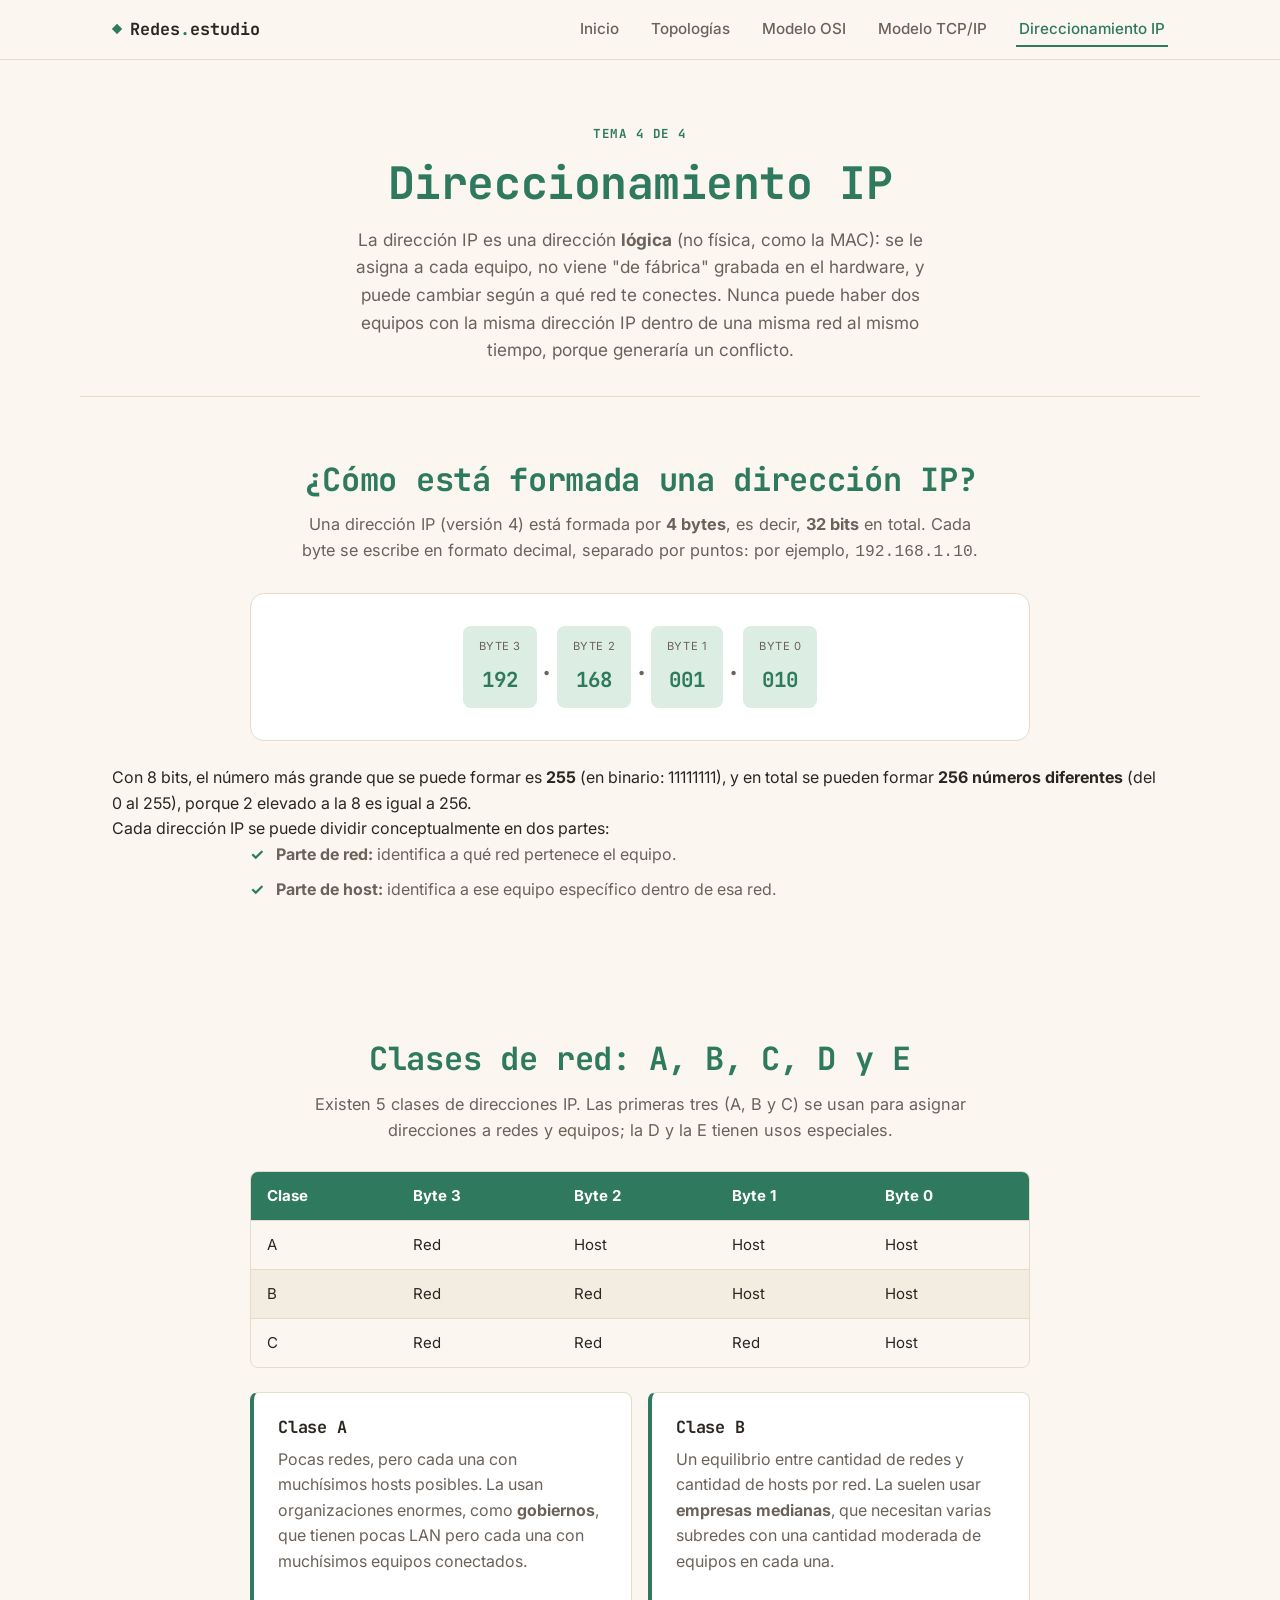
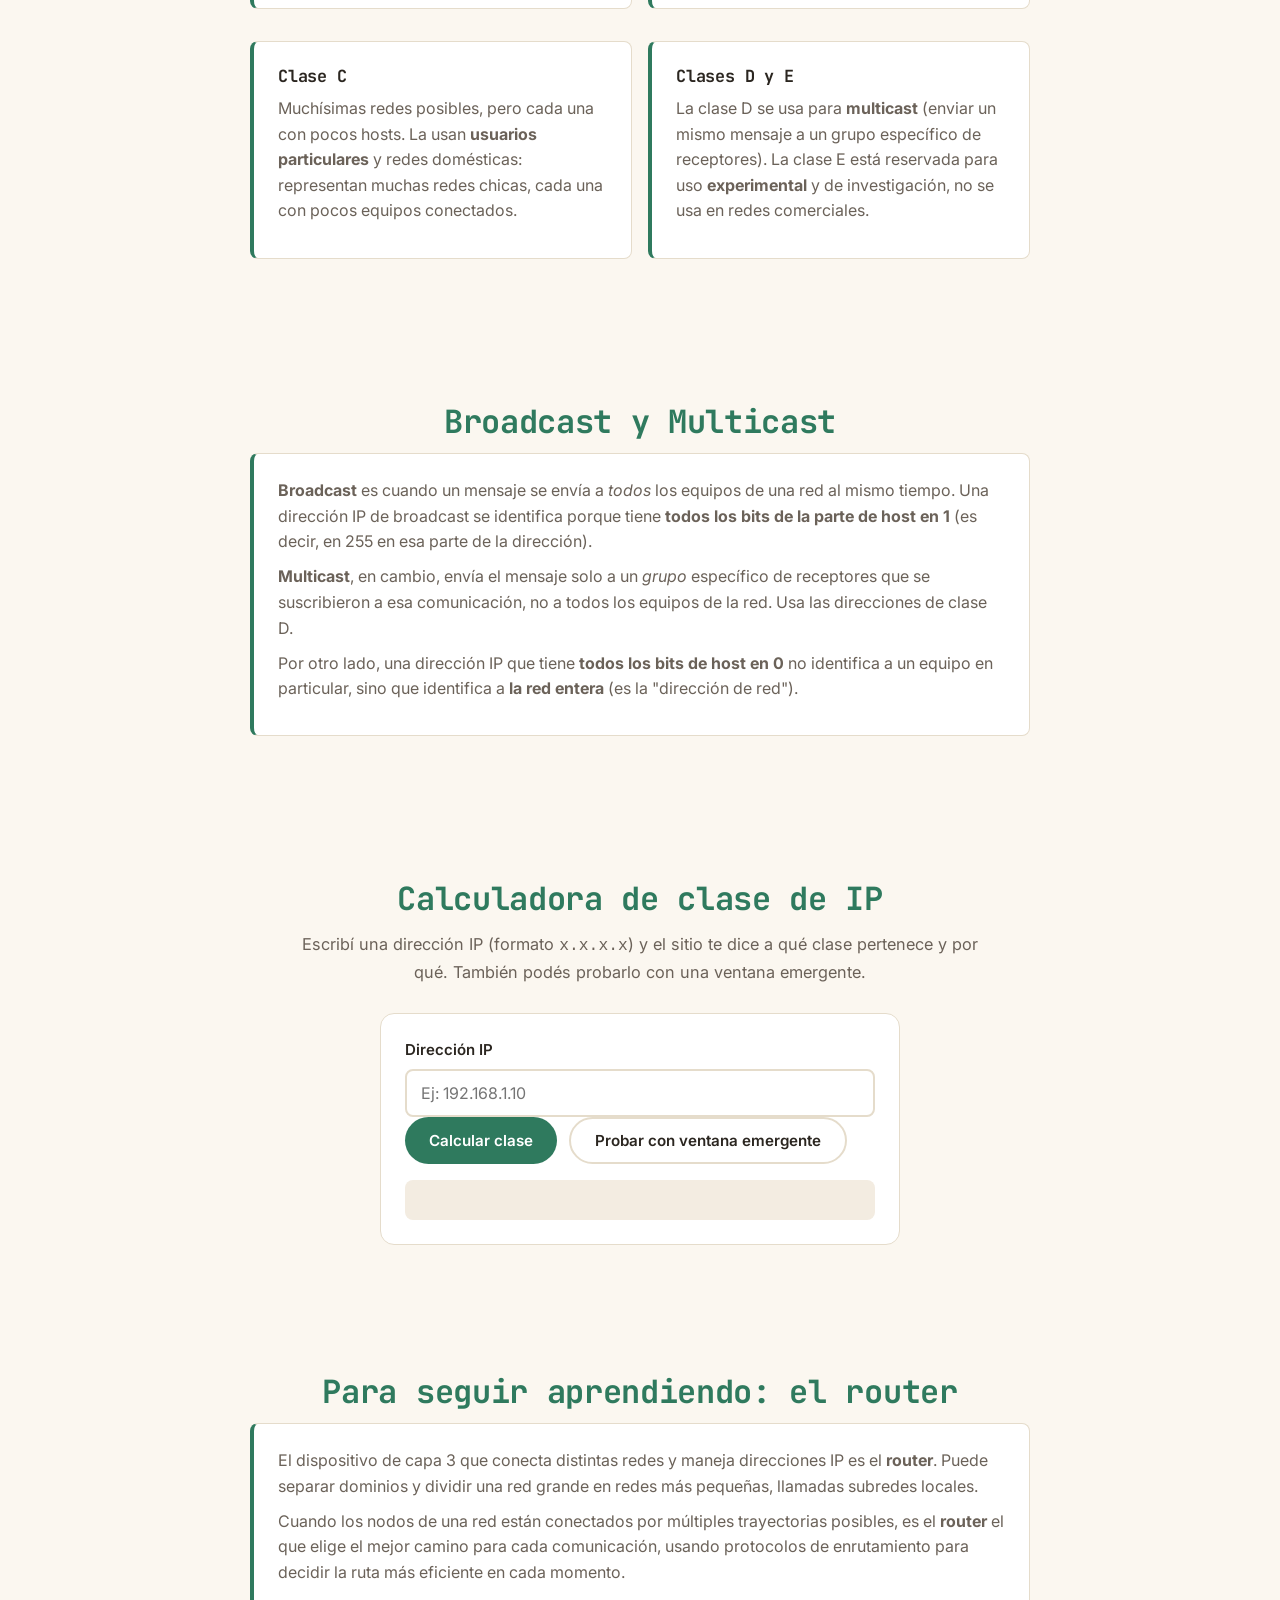
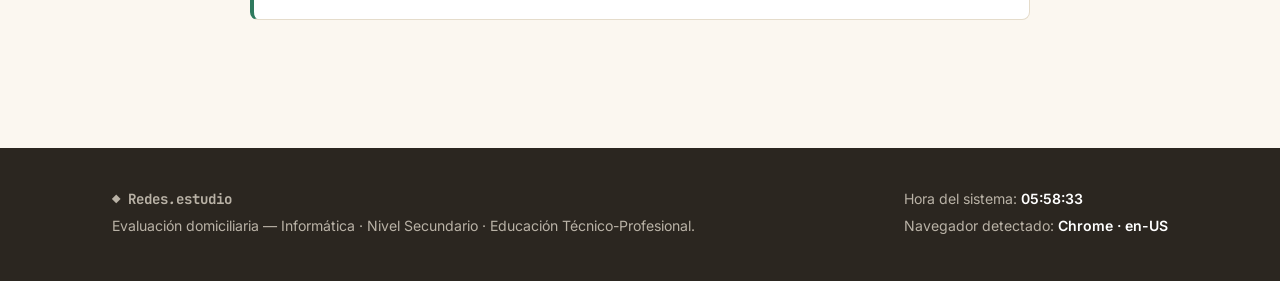
==== direccionamiento-ip.html @ 136ffb4f "Add files via upload" ====
<!DOCTYPE html>
<html lang="es">
<head>
  <meta charset="UTF-8">
  <meta name="viewport" content="width=device-width, initial-scale=1.0">
  <title>Direccionamiento IP | Redes.estudio</title>
  <meta name="description" content="Cómo están conformadas las direcciones IP, clases de red A, B, C, D y E, broadcast y multicast.">
  <link rel="preconnect" href="https://fonts.googleapis.com">
  <link href="https://fonts.googleapis.com/css2?family=JetBrains+Mono:wght@500;700;800&family=Inter:wght@400;500;600;700&display=swap" rel="stylesheet">
  <link rel="stylesheet" href="style.css">
</head>
<body class="page-tema" data-color="ip">

  <header class="site-header">
    <nav class="navbar" aria-label="Navegación principal">
      <a href="index.html" class="brand">
        <span class="brand-icon" aria-hidden="true">◆</span>
        <span>Redes<em>.</em>estudio</span>
      </a>
      <button class="nav-toggle" id="navToggle" aria-expanded="false" aria-controls="navMenu" aria-label="Abrir menú de navegación">
        <span></span><span></span><span></span>
      </button>
      <ul class="nav-menu" id="navMenu">
        <li><a href="index.html">Inicio</a></li>
        <li><a href="topologias.html">Topologías</a></li>
        <li><a href="modelo-osi.html">Modelo OSI</a></li>
        <li><a href="modelo-tcpip.html">Modelo TCP/IP</a></li>
        <li><a href="direccionamiento-ip.html" class="active">Direccionamiento IP</a></li>
      </ul>
    </nav>
  </header>

  <main>
    <section class="tema-hero reveal">
      <p class="eyebrow">Tema 4 de 4</p>
      <h1>Direccionamiento IP</h1>
      <p class="hero-lead">
        La dirección IP es una dirección <strong>lógica</strong> (no física, como la MAC):
        se le asigna a cada equipo, no viene "de fábrica" grabada en el hardware, y puede
        cambiar según a qué red te conectes. Nunca puede haber dos equipos con la misma
        dirección IP dentro de una misma red al mismo tiempo, porque generaría un conflicto.
      </p>
    </section>

    <!-- ===================== ESTRUCTURA DE LA DIRECCIÓN IP ===================== -->
    <section class="section-block reveal">
      <h2>¿Cómo está formada una dirección IP?</h2>
      <p class="section-lead">
        Una dirección IP (versión 4) está formada por <strong>4 bytes</strong>, es decir,
        <strong>32 bits</strong> en total. Cada byte se escribe en formato decimal, separado
        por puntos: por ejemplo, <code>192.168.1.10</code>.
      </p>

      <div class="ip-bytes-demo">
        <div class="byte-box"><span class="byte-label">Byte 3</span><span class="byte-value">192</span></div>
        <span class="byte-dot">.</span>
        <div class="byte-box"><span class="byte-label">Byte 2</span><span class="byte-value">168</span></div>
        <span class="byte-dot">.</span>
        <div class="byte-box"><span class="byte-label">Byte 1</span><span class="byte-value">001</span></div>
        <span class="byte-dot">.</span>
        <div class="byte-box"><span class="byte-label">Byte 0</span><span class="byte-value">010</span></div>
      </div>

      <p>
        Con 8 bits, el número más grande que se puede formar es <strong>255</strong>
        (en binario: 11111111), y en total se pueden formar <strong>256 números diferentes</strong>
        (del 0 al 255), porque 2 elevado a la 8 es igual a 256.
      </p>

      <p>
        Cada dirección IP se puede dividir conceptualmente en dos partes:
      </p>
      <ul class="check-list">
        <li><strong>Parte de red:</strong> identifica a qué red pertenece el equipo.</li>
        <li><strong>Parte de host:</strong> identifica a ese equipo específico dentro de esa red.</li>
      </ul>
    </section>

    <!-- ===================== CLASES DE RED ===================== -->
    <section class="section-block reveal">
      <h2>Clases de red: A, B, C, D y E</h2>
      <p class="section-lead">
        Existen 5 clases de direcciones IP. Las primeras tres (A, B y C) se usan para asignar
        direcciones a redes y equipos; la D y la E tienen usos especiales.
      </p>

      <div class="table-wrap">
        <table>
          <thead>
            <tr><th>Clase</th><th>Byte 3</th><th>Byte 2</th><th>Byte 1</th><th>Byte 0</th></tr>
          </thead>
          <tbody>
            <tr><td>A</td><td>Red</td><td>Host</td><td>Host</td><td>Host</td></tr>
            <tr><td>B</td><td>Red</td><td>Red</td><td>Host</td><td>Host</td></tr>
            <tr><td>C</td><td>Red</td><td>Red</td><td>Red</td><td>Host</td></tr>
          </tbody>
        </table>
      </div>

      <div class="cards-grid">
        <div class="info-card">
          <h3>Clase A</h3>
          <p>Pocas redes, pero cada una con muchísimos hosts posibles. La usan organizaciones
            enormes, como <strong>gobiernos</strong>, que tienen pocas LAN pero cada una con
            muchísimos equipos conectados.</p>
        </div>
        <div class="info-card">
          <h3>Clase B</h3>
          <p>Un equilibrio entre cantidad de redes y cantidad de hosts por red. La suelen usar
            <strong>empresas medianas</strong>, que necesitan varias subredes con una cantidad
            moderada de equipos en cada una.</p>
        </div>
        <div class="info-card">
          <h3>Clase C</h3>
          <p>Muchísimas redes posibles, pero cada una con pocos hosts. La usan
            <strong>usuarios particulares</strong> y redes domésticas: representan muchas redes
            chicas, cada una con pocos equipos conectados.</p>
        </div>
        <div class="info-card">
          <h3>Clases D y E</h3>
          <p>La clase D se usa para <strong>multicast</strong> (enviar un mismo mensaje a un
            grupo específico de receptores). La clase E está reservada para uso
            <strong>experimental</strong> y de investigación, no se usa en redes comerciales.</p>
        </div>
      </div>
    </section>

    <!-- ===================== BROADCAST Y MULTICAST ===================== -->
    <section class="section-block reveal">
      <h2>Broadcast y Multicast</h2>
      <div class="info-card">
        <p>
          <strong>Broadcast</strong> es cuando un mensaje se envía a <em>todos</em> los equipos
          de una red al mismo tiempo. Una dirección IP de broadcast se identifica porque tiene
          <strong>todos los bits de la parte de host en 1</strong> (es decir, en 255 en esa
          parte de la dirección).
        </p>
        <p>
          <strong>Multicast</strong>, en cambio, envía el mensaje solo a un <em>grupo</em>
          específico de receptores que se suscribieron a esa comunicación, no a todos los
          equipos de la red. Usa las direcciones de clase D.
        </p>
        <p>
          Por otro lado, una dirección IP que tiene <strong>todos los bits de host en 0</strong>
          no identifica a un equipo en particular, sino que identifica a <strong>la red
          entera</strong> (es la "dirección de red").
        </p>
      </div>
    </section>

    <!-- ===================== CALCULADORA DE CLASE DE IP (interactiva con prompt) ===================== -->
    <section class="section-block reveal">
      <h2>Calculadora de clase de IP</h2>
      <p class="section-lead">
        Escribí una dirección IP (formato <code>x.x.x.x</code>) y el sitio te dice a qué
        clase pertenece y por qué. También podés probarlo con una ventana emergente.
      </p>

      <div class="ip-calculator">
        <div class="form-field">
          <label for="inputIp">Dirección IP</label>
          <input type="text" id="inputIp" placeholder="Ej: 192.168.1.10">
        </div>
        <div class="form-actions">
          <button class="btn btn-primary" id="btnCalcularIp">Calcular clase</button>
          <button class="btn btn-ghost" id="btnPromptIp">Probar con ventana emergente</button>
        </div>
        <div class="ip-result" id="ipResult" aria-live="polite"></div>
      </div>
    </section>

    <!-- ===================== ROUTER Y ENRUTAMIENTO ===================== -->
    <section class="section-block reveal">
      <h2>Para seguir aprendiendo: el router</h2>
      <div class="info-card">
        <p>
          El dispositivo de capa 3 que conecta distintas redes y maneja direcciones IP es el
          <strong>router</strong>. Puede separar dominios y dividir una red grande en redes más
          pequeñas, llamadas subredes locales.
        </p>
        <p>
          Cuando los nodos de una red están conectados por múltiples trayectorias posibles,
          es el <strong>router</strong> el que elige el mejor camino para cada comunicación,
          usando protocolos de enrutamiento para decidir la ruta más eficiente en cada momento.
        </p>
      </div>
    </section>
  </main>

  <footer class="site-footer">
    <div class="footer-grid">
      <div>
        <p class="brand-footer"><span aria-hidden="true">◆</span> Redes<em>.</em>estudio</p>
        <p>Evaluación domiciliaria — Informática · Nivel Secundario · Educación Técnico-Profesional.</p>
      </div>
      <div class="footer-info">
        <p>Hora del sistema: <span id="reloj">--:--:--</span></p>
        <p>Navegador detectado: <span id="navegadorInfo">—</span></p>
      </div>
    </div>
  </footer>

  <button id="btnVolverArriba" class="btn-top" aria-label="Volver arriba" title="Volver arriba">↑</button>

  <script src="script.js"></script>
</body>
</html>
---- style.css ----
/* ==========================================================================
   REDES.ESTUDIO — HOJA DE ESTILOS PRINCIPAL
   Paleta basada en teoría del color:
   - Fondo marfil cálido: reduce fatiga visual y ansiedad de estudio.
   - Sin rojo puro en ningún estado (ni errores): evita elevar el estrés.
   - Cada tema tiene su propio color con significado (ver README / index.html).
   ========================================================================== */

/* ---------- 1. VARIABLES GLOBALES ---------- */
:root {
  /* Base neutra cálida */
  --bg: #FBF7F0;
  --bg-alt: #F3ECE1;
  --surface: #FFFFFF;
  --ink: #2B2620;
  --muted: #6B6259;
  --border: #E5DCCB;

  /* Color "de marca" por defecto (home) */
  --accent: #2C5F7C;
  --accent-ink: #FFFFFF;

  /* Estado de error/atención: terracota apagado, nunca rojo puro */
  --warn: #B5654A;

  /* Colores temáticos (definidos con significado, ver index.html) */
  --c-topologias: #2C5F7C;
  --c-topologias-soft: #DCE9F0;
  --c-osi: #5B4B8A;
  --c-osi-soft: #E6E1F2;
  --c-tcpip: #C9683F;
  --c-tcpip-soft: #F5E1D3;
  --c-ip: #2F7A5E;
  --c-ip-soft: #DCEDE4;

  /* Tipografía */
  --font-display: 'JetBrains Mono', 'Courier New', monospace;
  --font-body: 'Inter', system-ui, -apple-system, sans-serif;

  /* Layout */
  --max-width: 1120px;
  --radius: 14px;
  --radius-sm: 8px;
  --shadow: 0 4px 20px rgba(43, 38, 32, 0.06);
  --shadow-md: 0 10px 30px rgba(43, 38, 32, 0.10);

  --transition: 200ms ease;
}

/* Cada página temática sobrescribe --accent según su data-color */
body.page-tema[data-color="topologias"] { --accent: var(--c-topologias); --accent-soft: var(--c-topologias-soft); }
body.page-tema[data-color="osi"]        { --accent: var(--c-osi);        --accent-soft: var(--c-osi-soft); }
body.page-tema[data-color="tcpip"]      { --accent: var(--c-tcpip);      --accent-soft: var(--c-tcpip-soft); }
body.page-tema[data-color="ip"]         { --accent: var(--c-ip);         --accent-soft: var(--c-ip-soft); }

/* ---------- 2. RESET BÁSICO ---------- */
* { box-sizing: border-box; margin: 0; padding: 0; }

html { scroll-behavior: smooth; }

body {
  font-family: var(--font-body);
  background: var(--bg);
  color: var(--ink);
  line-height: 1.6;
  font-size: 16px;
  -webkit-font-smoothing: antialiased;
}

img, svg { display: block; max-width: 100%; }

a { color: inherit; text-decoration: none; }

ul { list-style: none; }

button {
  font-family: inherit;
  cursor: pointer;
  border: none;
  background: none;
  color: inherit;
}

input, select {
  font-family: inherit;
  font-size: 1rem;
}

h1, h2, h3 {
  font-family: var(--font-display);
  line-height: 1.2;
  letter-spacing: -0.01em;
}

/* Respeta a quienes prefieren menos movimiento */
@media (prefers-reduced-motion: reduce) {
  html { scroll-behavior: auto; }
  *, *::before, *::after { animation-duration: 0.001ms !important; transition-duration: 0.001ms !important; }
}

/* Foco visible accesible en todo elemento interactivo */
a:focus-visible, button:focus-visible, input:focus-visible, select:focus-visible {
  outline: 3px solid var(--accent);
  outline-offset: 2px;
  border-radius: 4px;
}

/* ---------- 3. UTILIDADES DE LAYOUT ---------- */
main { display: block; }

.section-block {
  max-width: var(--max-width);
  margin: 0 auto;
  padding: clamp(2.5rem, 5vw, 4.5rem) clamp(1.25rem, 4vw, 2rem);
}

.section-block > h2 {
  font-size: clamp(1.5rem, 3vw, 2rem);
  color: var(--accent);
  margin-bottom: 0.75rem;
  text-align: center;
}

.section-block > .section-lead {
  max-width: 68ch;
  color: var(--muted);
  margin: 0 auto 1.75rem;
  font-size: 1.02rem;
  text-align: center;
}

.eyebrow {
  font-family: var(--font-display);
  text-transform: uppercase;
  letter-spacing: 0.12em;
  font-size: 0.78rem;
  color: var(--accent);
  font-weight: 700;
  margin-bottom: 0.75rem;
}

/* Bloques de contenido (acordeón, tablas, tarjetas) centrados y con ancho
   de lectura cómodo, para que no queden pegados al margen izquierdo */
.accordion,
.table-wrap,
.translator,
.ip-calculator,
.comparator,
.matching-game,
.cards-grid,
.check-list,
.ip-bytes-demo,
.start-picker,
.start-result {
  max-width: 780px;
  margin-left: auto;
  margin-right: auto;
}

.info-card {
  max-width: 780px;
  margin-left: auto;
  margin-right: auto;
}


/* Animación de aparición al hacer scroll (IntersectionObserver la activa) */
.reveal {
  opacity: 0;
  transform: translateY(18px);
  transition: opacity 600ms ease, transform 600ms ease;
}
.reveal.is-visible {
  opacity: 1;
  transform: translateY(0);
}

/* ---------- 4. NAVEGACIÓN ---------- */
.site-header {
  position: sticky;
  top: 0;
  z-index: 100;
  background: rgba(251, 247, 240, 0.92);
  backdrop-filter: blur(8px);
  border-bottom: 1px solid var(--border);
}

.navbar {
  max-width: var(--max-width);
  margin: 0 auto;
  display: flex;
  align-items: center;
  justify-content: space-between;
  padding: 1rem clamp(1.25rem, 4vw, 2rem);
}

.brand {
  display: flex;
  align-items: center;
  gap: 0.5rem;
  font-family: var(--font-display);
  font-weight: 700;
  font-size: 1.05rem;
}
.brand em { color: var(--accent); font-style: normal; }
.brand-icon { color: var(--accent); }

.nav-menu {
  display: flex;
  gap: clamp(0.75rem, 2vw, 1.75rem);
}

.nav-menu a {
  font-size: 0.95rem;
  font-weight: 500;
  color: var(--muted);
  padding: 0.4rem 0.2rem;
  border-bottom: 2px solid transparent;
  transition: color var(--transition), border-color var(--transition);
}

.nav-menu a:hover,
.nav-menu a.active {
  color: var(--accent);
  border-bottom-color: var(--accent);
}

/* Botón hamburguesa, oculto en desktop */
.nav-toggle {
  display: none;
  flex-direction: column;
  gap: 5px;
  padding: 0.4rem;
}
.nav-toggle span {
  width: 24px;
  height: 2px;
  background: var(--ink);
  border-radius: 2px;
  transition: transform var(--transition), opacity var(--transition);
}
.nav-toggle[aria-expanded="true"] span:nth-child(1) { transform: translateY(7px) rotate(45deg); }
.nav-toggle[aria-expanded="true"] span:nth-child(2) { opacity: 0; }
.nav-toggle[aria-expanded="true"] span:nth-child(3) { transform: translateY(-7px) rotate(-45deg); }

/* ---------- 5. HERO (HOME) ---------- */
.hero {
  max-width: var(--max-width);
  margin: 0 auto;
  padding: clamp(2rem, 6vw, 4rem) clamp(1.25rem, 4vw, 2rem);
  display: grid;
  grid-template-columns: 1fr 1fr;
  gap: 2.5rem;
  align-items: center;
}

.hero-text h1 {
  font-size: clamp(2.2rem, 5vw, 3.2rem);
  margin-bottom: 1rem;
  color: var(--ink);
}

.hero-lead {
  color: var(--muted);
  font-size: 1.08rem;
  max-width: 52ch;
  margin-bottom: 1rem;
}

.hero-hint {
  font-size: 0.9rem;
  color: var(--accent);
  font-weight: 600;
}

/* ---------- 6. MAPA DE RED SVG (HOME) ---------- */
.network-map svg {
  width: 100%;
  height: auto;
  overflow: visible;
}

.cable {
  stroke: var(--border);
  stroke-width: 2.5;
  stroke-dasharray: 6 6;
  animation: dash-flow 3.5s linear infinite;
}
@keyframes dash-flow {
  to { stroke-dashoffset: -120; }
}

.node circle {
  fill: var(--surface);
  stroke: var(--border);
  stroke-width: 2;
  transition: transform var(--transition), stroke var(--transition), fill var(--transition);
  transform-origin: center;
  transform-box: fill-box;
}

.node-center circle {
  fill: var(--ink);
  stroke: var(--ink);
}
.node-center text {
  fill: var(--bg);
  font-family: var(--font-display);
  font-weight: 700;
  font-size: 15px;
}

.node-link { cursor: pointer; }
.node-link text {
  font-family: var(--font-display);
  font-weight: 700;
  font-size: 13px;
  fill: var(--ink);
  pointer-events: none;
}
.node-link .node-sub {
  font-family: var(--font-body);
  font-weight: 400;
  font-size: 10px;
  fill: var(--muted);
}

.node-link[data-color="topologias"] circle { stroke: var(--c-topologias); }
.node-link[data-color="osi"] circle        { stroke: var(--c-osi); }
.node-link[data-color="tcpip"] circle      { stroke: var(--c-tcpip); }
.node-link[data-color="ip"] circle         { stroke: var(--c-ip); }

.node-link:hover circle,
.node-link:focus circle {
  transform: scale(1.06);
}
.node-link[data-color="topologias"]:hover circle { fill: var(--c-topologias-soft); }
.node-link[data-color="osi"]:hover circle        { fill: var(--c-osi-soft); }
.node-link[data-color="tcpip"]:hover circle      { fill: var(--c-tcpip-soft); }
.node-link[data-color="ip"]:hover circle         { fill: var(--c-ip-soft); }

/* ---------- 7. LEYENDA DE COLORES (HOME) ---------- */
.color-legend {
  display: grid;
  grid-template-columns: repeat(2, 1fr);
  gap: 1.25rem;
}

.legend-item {
  display: flex;
  gap: 0.9rem;
  background: var(--surface);
  border: 1px solid var(--border);
  border-radius: var(--radius);
  padding: 1.25rem;
}

.legend-item .dot {
  flex-shrink: 0;
  width: 14px;
  height: 14px;
  border-radius: 50%;
  margin-top: 0.3rem;
}
.legend-item[data-color="topologias"] .dot { background: var(--c-topologias); }
.legend-item[data-color="osi"] .dot        { background: var(--c-osi); }
.legend-item[data-color="tcpip"] .dot      { background: var(--c-tcpip); }
.legend-item[data-color="ip"] .dot         { background: var(--c-ip); }

.legend-item strong { display: block; margin-bottom: 0.35rem; font-size: 0.98rem; }
.legend-item p { color: var(--muted); font-size: 0.92rem; }

/* ---------- 8. HERO DE PÁGINA TEMÁTICA ---------- */
.tema-hero {
  max-width: var(--max-width);
  margin: 0 auto;
  padding: clamp(2.5rem, 6vw, 4rem) clamp(1.25rem, 4vw, 2rem) 1rem;
  border-bottom: 1px solid var(--border);
  text-align: center;
}

.tema-hero .hero-lead {
  margin-left: auto;
  margin-right: auto;
}

.tema-hero h1 {
  font-size: clamp(2rem, 4.5vw, 2.8rem);
  color: var(--accent);
  margin-bottom: 1rem;
}

/* ---------- 9. TARJETAS / ACORDEÓN ---------- */
.accordion {
  display: flex;
  flex-direction: column;
  gap: 0.75rem;
}

.accordion-item {
  background: var(--surface);
  border: 1px solid var(--border);
  border-radius: var(--radius-sm);
  overflow: hidden;
}

.accordion-header {
  width: 100%;
  display: flex;
  align-items: center;
  gap: 1rem;
  padding: 1.1rem 1.3rem;
  font-size: 1.05rem;
  font-weight: 600;
  text-align: left;
  transition: background var(--transition);
}
.accordion-header:hover { background: var(--accent-soft, var(--bg-alt)); }

.accordion-num {
  font-family: var(--font-display);
  font-weight: 800;
  color: var(--accent);
  min-width: 1.8rem;
}

.accordion-header span:nth-child(2) { flex: 1; }

.accordion-icon {
  font-size: 1.3rem;
  font-weight: 700;
  color: var(--accent);
  transition: transform var(--transition);
}
.accordion-header[aria-expanded="true"] .accordion-icon { transform: rotate(45deg); }

.accordion-panel {
  max-height: 0;
  overflow: hidden;
  transition: max-height 350ms ease, padding var(--transition);
  padding: 0 1.3rem;
  color: var(--muted);
}
.accordion-panel.is-open {
  padding: 0 1.3rem 1.3rem;
}

.accordion-panel p { margin-bottom: 0.75rem; }
.accordion-panel ul { margin: 0.5rem 0 0.75rem 1.2rem; list-style: disc; }
.accordion-panel li { margin-bottom: 0.4rem; }
.accordion-panel code {
  background: var(--bg-alt);
  padding: 0.1rem 0.4rem;
  border-radius: 4px;
  font-family: var(--font-display);
  font-size: 0.9em;
}

/* ---------- 10. LISTAS CON CHECK ---------- */
.check-list li {
  position: relative;
  padding-left: 1.6rem;
  margin-bottom: 0.6rem;
  color: var(--muted);
}
.check-list li::before {
  content: "✓";
  position: absolute;
  left: 0;
  color: var(--accent);
  font-weight: 700;
}

/* ---------- 11. TABLAS ---------- */
.table-wrap {
  overflow-x: auto;
  margin-bottom: 1.5rem;
  border: 1px solid var(--border);
  border-radius: var(--radius-sm);
}

table {
  width: 100%;
  border-collapse: collapse;
  min-width: 480px;
}

thead {
  background: var(--accent);
  color: #fff;
}

th, td {
  padding: 0.75rem 1rem;
  text-align: left;
  font-size: 0.94rem;
}

tbody tr:nth-child(even) { background: var(--bg-alt); }
tbody tr { border-top: 1px solid var(--border); }

/* ---------- 12. TARJETAS INFO / GRID ---------- */
.info-card {
  background: var(--surface);
  border: 1px solid var(--border);
  border-left: 4px solid var(--accent);
  border-radius: var(--radius-sm);
  padding: 1.5rem;
  margin-bottom: 1rem;
  color: var(--muted);
}
.info-card h3 { color: var(--ink); font-size: 1.05rem; margin-bottom: 0.6rem; }
.info-card p, .info-card ul { margin-bottom: 0.6rem; }
.info-card ul { margin-left: 1.2rem; list-style: disc; }

.cards-grid {
  display: grid;
  grid-template-columns: repeat(2, 1fr);
  gap: 1rem;
}

/* ---------- 13. COMPARADOR LAN/WAN/INTERNET ---------- */
.comparator-buttons {
  display: flex;
  gap: 0.6rem;
  margin-bottom: 1.25rem;
  flex-wrap: wrap;
}

.comp-btn {
  padding: 0.6rem 1.3rem;
  border: 2px solid var(--border);
  border-radius: 999px;
  font-weight: 600;
  color: var(--muted);
  transition: all var(--transition);
}
.comp-btn:hover { border-color: var(--accent); color: var(--accent); }
.comp-btn.active {
  background: var(--accent);
  border-color: var(--accent);
  color: #fff;
}

.comparator-result {
  background: var(--surface);
  border: 1px solid var(--border);
  border-radius: var(--radius);
  padding: 1.5rem;
  margin-bottom: 1.5rem;
}
.comparator-result h3 { color: var(--accent); margin-bottom: 0.75rem; font-size: 1.15rem; }
.comparator-result p { margin-bottom: 0.4rem; }

/* ---------- 14. TRADUCTOR DE PROTOCOLOS ---------- */
.translator {
  background: var(--surface);
  border: 1px solid var(--border);
  border-radius: var(--radius);
  padding: 1.5rem;
  max-width: 520px;
}

.translator label { display: block; font-weight: 600; margin-bottom: 0.5rem; }

.translator select {
  width: 100%;
  padding: 0.7rem;
  border: 2px solid var(--border);
  border-radius: var(--radius-sm);
  margin-bottom: 1rem;
  background: var(--bg);
}

.translator-result {
  background: var(--bg-alt);
  border-radius: var(--radius-sm);
  padding: 1rem;
  font-size: 0.95rem;
  min-height: 3rem;
  display: flex;
  align-items: center;
}
.translator-result.has-result {
  border-left: 4px solid var(--accent);
  font-weight: 500;
}

/* ---------- 15. JUEGO DE RELACIONAR (TCP/IP) ---------- */
.matching-game {
  display: grid;
  grid-template-columns: 1fr 1fr;
  gap: 2rem;
  max-width: 700px;
}

.matching-col { display: flex; flex-direction: column; gap: 0.75rem; }

.match-item {
  background: var(--surface);
  border: 2px solid var(--border);
  border-radius: var(--radius-sm);
  padding: 0.85rem 1.1rem;
  text-align: left;
  font-weight: 500;
  transition: all var(--transition);
}
.match-item:hover { border-color: var(--accent); }
.match-item.selected { border-color: var(--accent); background: var(--accent-soft, var(--bg-alt)); }
.match-item.correct { border-color: var(--c-ip); background: var(--c-ip-soft); }
.match-item.incorrect { border-color: var(--warn); background: #F5E4DC; }

.matching-feedback {
  margin-top: 1rem;
  font-weight: 600;
  min-height: 1.5rem;
}

/* ---------- 16. DIRECCIONAMIENTO IP: BYTES Y CALCULADORA ---------- */
.ip-bytes-demo {
  display: flex;
  align-items: center;
  justify-content: center;
  flex-wrap: wrap;
  gap: 0.4rem;
  background: var(--surface);
  border: 1px solid var(--border);
  border-radius: var(--radius);
  padding: 2rem 1rem;
  margin-bottom: 1.5rem;
}

.byte-box {
  display: flex;
  flex-direction: column;
  align-items: center;
  gap: 0.4rem;
  background: var(--accent-soft, var(--bg-alt));
  border-radius: var(--radius-sm);
  padding: 0.75rem 1rem;
  min-width: 70px;
}
.byte-label { font-size: 0.7rem; color: var(--muted); text-transform: uppercase; letter-spacing: 0.05em; }
.byte-value { font-family: var(--font-display); font-size: 1.3rem; font-weight: 700; color: var(--accent); }
.byte-dot { font-size: 1.5rem; font-weight: 800; color: var(--muted); }

.ip-calculator {
  background: var(--surface);
  border: 1px solid var(--border);
  border-radius: var(--radius);
  padding: 1.5rem;
  max-width: 520px;
}

.ip-result {
  margin-top: 1rem;
  padding: 1rem;
  border-radius: var(--radius-sm);
  background: var(--bg-alt);
  min-height: 2.5rem;
  font-size: 0.95rem;
}
.ip-result.has-result { border-left: 4px solid var(--accent); font-weight: 500; }
.ip-result.is-error { border-left: 4px solid var(--warn); color: var(--warn); font-weight: 600; }

/* ---------- 17. FORMULARIOS (usados en la calculadora de IP) ---------- */
.form-field label {
  display: block;
  font-weight: 600;
  margin-bottom: 0.4rem;
  font-size: 0.94rem;
}

.form-field input {
  width: 100%;
  padding: 0.75rem 0.9rem;
  border: 2px solid var(--border);
  border-radius: var(--radius-sm);
  background: var(--surface);
  transition: border-color var(--transition);
}
.form-field input:focus { border-color: var(--accent); outline: none; }
.form-field input.is-invalid { border-color: var(--warn); }

.field-error {
  display: block;
  margin-top: 0.35rem;
  color: var(--warn);
  font-size: 0.82rem;
  min-height: 1.1rem;
}

.form-actions { display: flex; gap: 0.75rem; flex-wrap: wrap; }

.btn {
  padding: 0.75rem 1.5rem;
  border-radius: 999px;
  font-weight: 600;
  font-size: 0.95rem;
  transition: all var(--transition);
}

.btn-primary {
  background: var(--accent);
  color: #fff;
}
.btn-primary:hover { filter: brightness(1.08); transform: translateY(-1px); }

.btn-ghost {
  background: transparent;
  border: 2px solid var(--border);
  color: var(--ink);
}
.btn-ghost:hover { border-color: var(--accent); color: var(--accent); }

.btn-small {
  padding: 0.5rem 1.1rem;
  font-size: 0.85rem;
}

/* ---------- 17.b DIAGRAMAS DE TOPOLOGÍA: texto a la izquierda, gráfico a la derecha ---------- */
.accordion-controls {
  max-width: 780px;
  margin: 0 auto 1.25rem;
  display: flex;
  justify-content: flex-end;
}

.topology-content {
  display: flex;
  align-items: flex-start;
  gap: 2rem;
}

.topology-text {
  flex: 1 1 55%;
  min-width: 0;
  text-align: left;
}
.topology-text p { text-align: left; }
.topology-text ul { text-align: left; }

.topology-diagram {
  flex: 0 0 260px;
  width: 260px;
  text-align: center;
}

.topology-diagram svg {
  width: 100%;
  height: auto;
  max-width: 260px;
}

.diagram-caption {
  font-size: 0.8rem;
  color: var(--muted);
  margin-top: 0.5rem;
  text-align: center;
}

/* Nodos (equipos): cuadrados con borde de color de acento */
.diag-node rect {
  fill: var(--surface);
  stroke: var(--accent);
  stroke-width: 2.5;
}
.diag-node.diag-hub rect {
  fill: var(--accent);
  stroke: var(--accent);
}

/* Cables/líneas que unen los componentes */
.diag-cable {
  stroke: var(--muted);
  stroke-width: 2.5;
  fill: none;
}
.diag-drop {
  stroke: var(--muted);
  stroke-width: 2.5;
}
.diag-cable-group line {
  stroke: var(--border);
  stroke-width: 2;
}

/* ---------- 17.c AVISOS / CALLOUTS ---------- */
.callout {
  max-width: 780px;
  margin: 0 auto 1.5rem;
  display: flex;
  gap: 0.85rem;
  align-items: flex-start;
  padding: 1.1rem 1.3rem;
  border-radius: var(--radius-sm);
  border-left: 4px solid var(--accent);
  background: var(--accent-soft, var(--bg-alt));
}

.callout p { color: var(--ink); font-size: 0.95rem; text-align: left; }

.callout-icon { font-size: 1.2rem; line-height: 1.4; flex-shrink: 0; }

.callout-warn {
  border-left-color: var(--warn);
  background: #F5E7DE;
}

/* ---------- 17.d SELECTOR "¿POR DÓNDE EMPEZAR?" (home) ---------- */
.start-picker {
  display: flex;
  flex-wrap: wrap;
  justify-content: center;
  gap: 0.75rem;
  margin-bottom: 1.25rem;
}

.pick-btn {
  padding: 0.8rem 1.3rem;
  border: 2px solid var(--border);
  border-radius: var(--radius-sm);
  font-weight: 600;
  font-size: 0.92rem;
  color: var(--muted);
  background: var(--surface);
  transition: all var(--transition);
}
.pick-btn:hover { border-color: var(--accent); color: var(--accent); }
.pick-btn.active {
  background: var(--accent);
  border-color: var(--accent);
  color: #fff;
}

.start-result {
  background: var(--surface);
  border: 1px solid var(--border);
  border-radius: var(--radius);
  padding: 1.25rem 1.5rem;
  text-align: center;
  color: var(--muted);
  margin-bottom: 1.5rem;
}
.start-result.has-result { border-left: 4px solid var(--accent); color: var(--ink); text-align: left; }

/* ---------- 18. FOOTER ---------- */
.site-footer {
  background: var(--ink);
  color: var(--bg);
  margin-top: 3rem;
}

.footer-grid {
  max-width: var(--max-width);
  margin: 0 auto;
  padding: 2.5rem clamp(1.25rem, 4vw, 2rem);
  display: flex;
  justify-content: space-between;
  gap: 2rem;
  flex-wrap: wrap;
}

.brand-footer {
  font-family: var(--font-display);
  font-weight: 700;
  margin-bottom: 0.5rem;
  color: #fff;
}

.footer-grid p { color: #B9B2A6; font-size: 0.88rem; margin-bottom: 0.3rem; }
.footer-info span { color: #fff; font-weight: 600; }

/* ---------- 19. BOTÓN VOLVER ARRIBA ---------- */
.btn-top {
  position: fixed;
  bottom: 1.5rem;
  right: 1.5rem;
  width: 46px;
  height: 46px;
  border-radius: 50%;
  background: var(--accent);
  color: #fff;
  font-size: 1.2rem;
  box-shadow: var(--shadow-md);
  opacity: 0;
  pointer-events: none;
  transform: translateY(10px);
  transition: all var(--transition);
  z-index: 90;
}
.btn-top.is-visible {
  opacity: 1;
  pointer-events: auto;
  transform: translateY(0);
}
.btn-top:hover { filter: brightness(1.1); }

/* ==========================================================================
   RESPONSIVE
   ========================================================================== */

/* Tablets */
@media (max-width: 860px) {
  .hero { grid-template-columns: 1fr; }
  .cards-grid { grid-template-columns: 1fr; }
  .topology-diagram { flex: 0 0 210px; width: 210px; }
}

/* Mobile */
@media (max-width: 700px) {
  .nav-toggle { display: flex; }

  .nav-menu {
    position: absolute;
    top: 100%;
    left: 0;
    right: 0;
    background: var(--surface);
    border-bottom: 1px solid var(--border);
    flex-direction: column;
    padding: 1rem clamp(1.25rem, 4vw, 2rem) 1.5rem;
    gap: 0.25rem;
    display: none;
  }
  .nav-menu.is-open { display: flex; }
  .nav-menu a { display: block; padding: 0.6rem 0; }

  .color-legend { grid-template-columns: 1fr; }

  .matching-game { grid-template-columns: 1fr; gap: 1rem; }

  table { min-width: 420px; }

  .ip-bytes-demo { gap: 0.2rem; }
  .byte-box { min-width: 58px; padding: 0.6rem 0.5rem; }
  .byte-value { font-size: 1.05rem; }

  /* En mobile, el diagrama pasa a estar debajo del texto, no al costado */
  .topology-content {
    flex-direction: column;
    align-items: center;
  }
  .topology-text { text-align: left; width: 100%; }
  .topology-diagram { flex: 0 0 auto; width: 100%; max-width: 260px; margin: 0 auto; }

  .accordion-controls { justify-content: center; }
}

@media (max-width: 420px) {
  .section-block { padding-left: 1rem; padding-right: 1rem; }
  .btn { padding: 0.7rem 1.1rem; font-size: 0.9rem; }
}
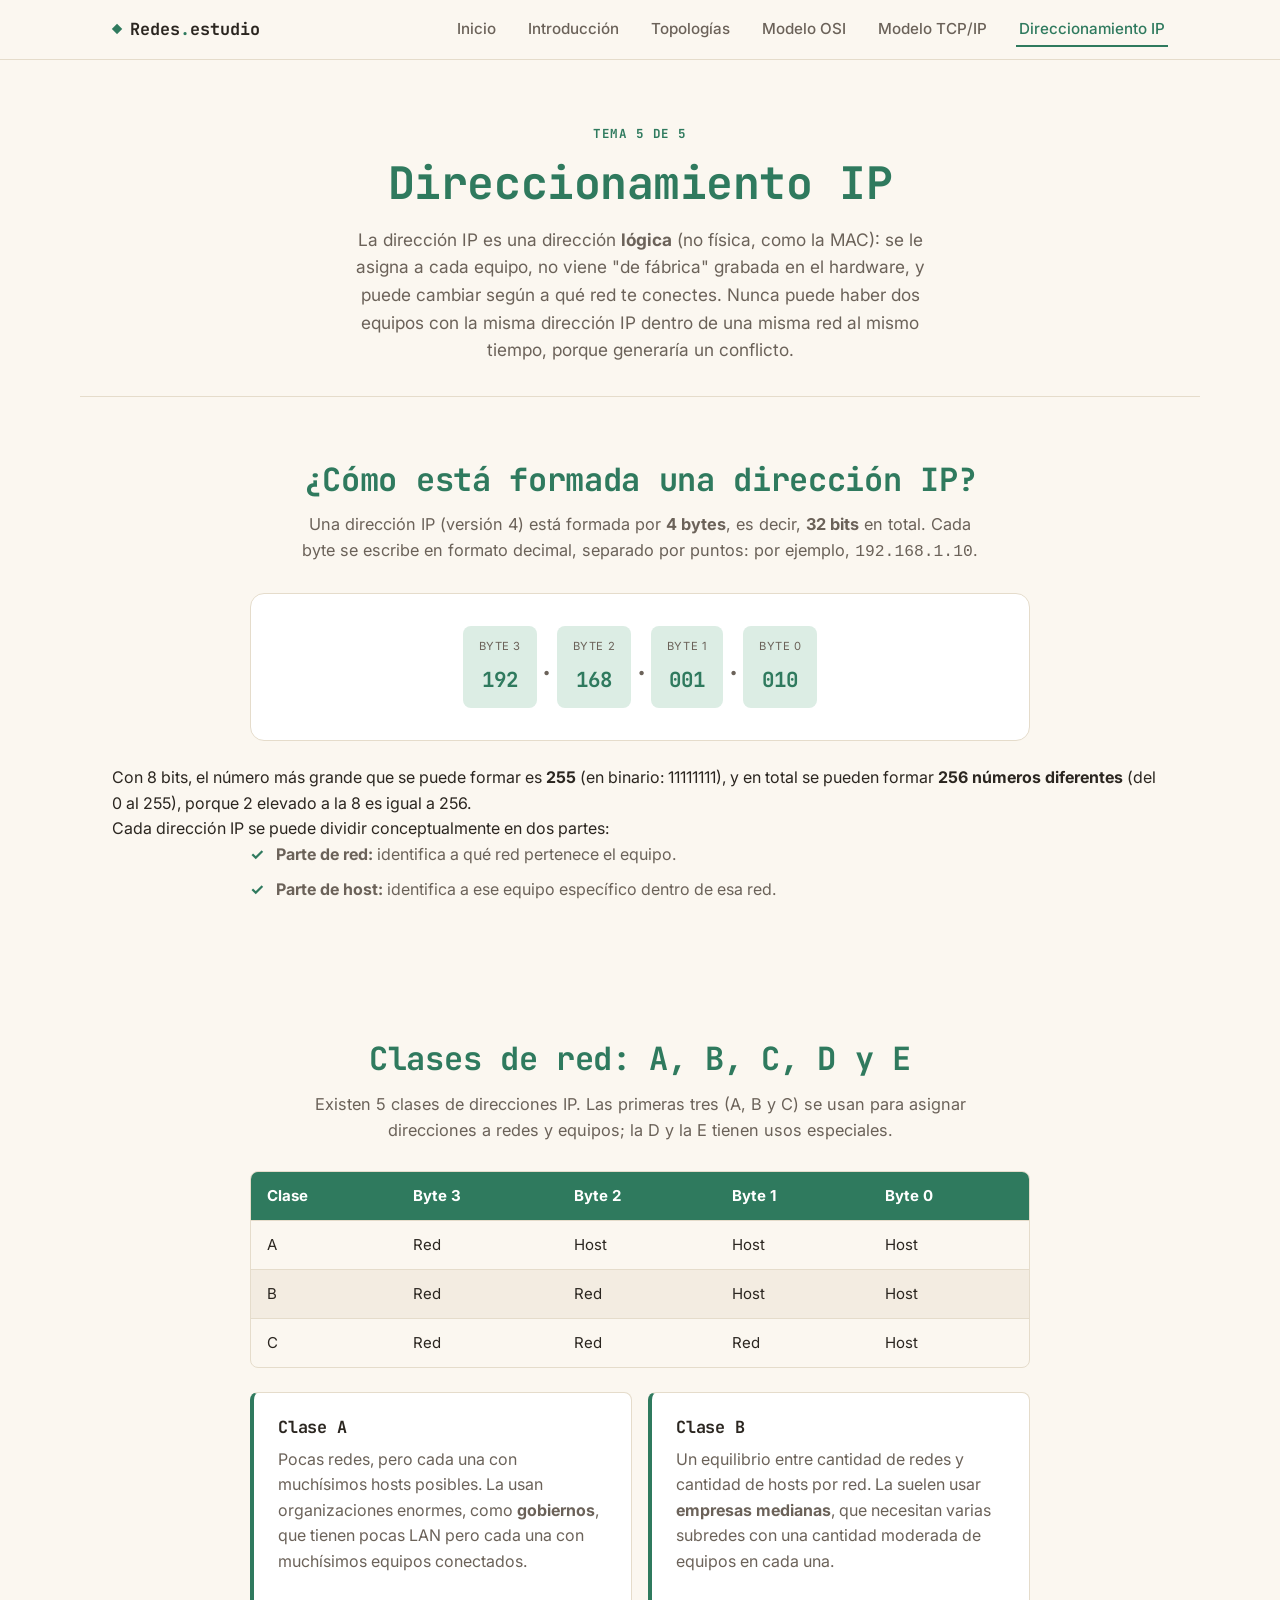
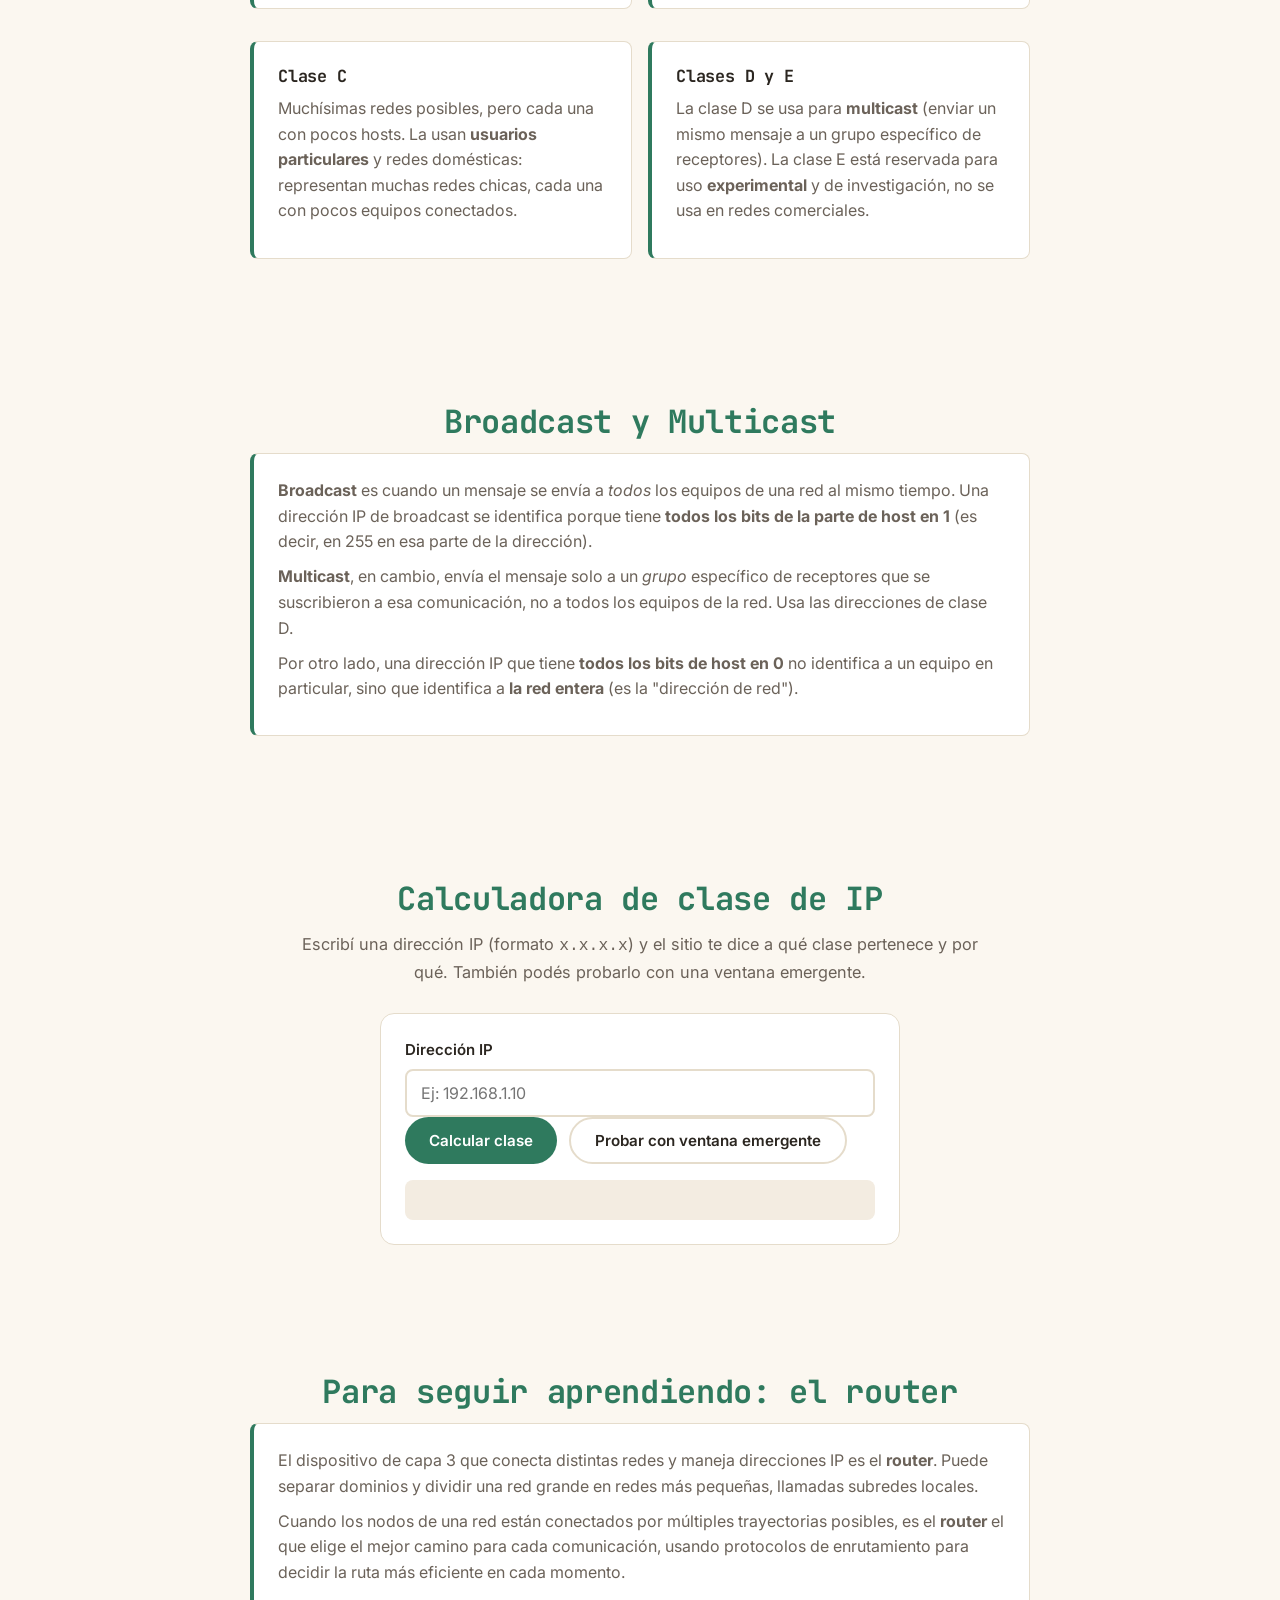
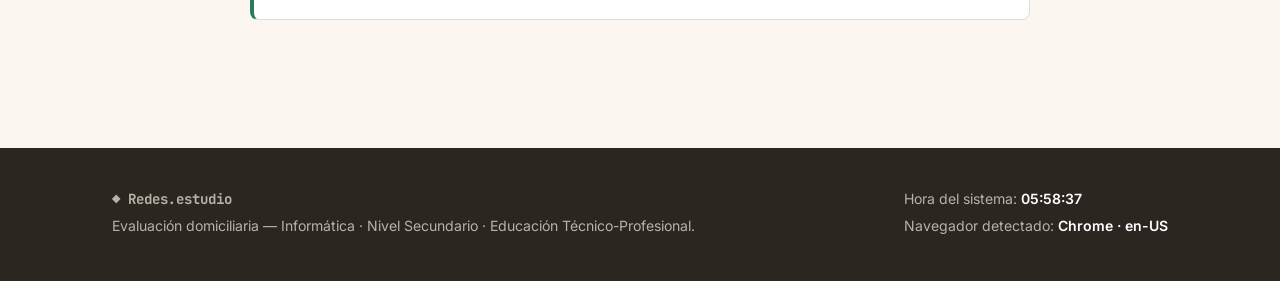
==== commit 3cb9527f: "Add files via upload" ====
--- a/direccionamiento-ip.html
+++ b/direccionamiento-ip.html
@@ -22,6 +22,7 @@
       </button>
       <ul class="nav-menu" id="navMenu">
         <li><a href="index.html">Inicio</a></li>
+        <li><a href="introduccion.html">Introducción</a></li>
         <li><a href="topologias.html">Topologías</a></li>
         <li><a href="modelo-osi.html">Modelo OSI</a></li>
         <li><a href="modelo-tcpip.html">Modelo TCP/IP</a></li>
@@ -32,7 +33,7 @@
 
   <main>
     <section class="tema-hero reveal">
-      <p class="eyebrow">Tema 4 de 4</p>
+      <p class="eyebrow">Tema 5 de 5</p>
       <h1>Direccionamiento IP</h1>
       <p class="hero-lead">
         La dirección IP es una dirección <strong>lógica</strong> (no física, como la MAC):
--- a/style.css
+++ b/style.css
@@ -24,6 +24,8 @@
   --warn: #B5654A;
 
   /* Colores temáticos (definidos con significado, ver index.html) */
+  --c-intro: #B8862E;
+  --c-intro-soft: #F1E4C9;
   --c-topologias: #2C5F7C;
   --c-topologias-soft: #DCE9F0;
   --c-osi: #5B4B8A;
@@ -48,6 +50,7 @@
 }
 
 /* Cada página temática sobrescribe --accent según su data-color */
+body.page-tema[data-color="intro"]      { --accent: var(--c-intro);      --accent-soft: var(--c-intro-soft); }
 body.page-tema[data-color="topologias"] { --accent: var(--c-topologias); --accent-soft: var(--c-topologias-soft); }
 body.page-tema[data-color="osi"]        { --accent: var(--c-osi);        --accent-soft: var(--c-osi-soft); }
 body.page-tema[data-color="tcpip"]      { --accent: var(--c-tcpip);      --accent-soft: var(--c-tcpip-soft); }
@@ -325,6 +328,7 @@
   fill: var(--muted);
 }
 
+.node-link[data-color="intro"] circle       { stroke: var(--c-intro); }
 .node-link[data-color="topologias"] circle { stroke: var(--c-topologias); }
 .node-link[data-color="osi"] circle        { stroke: var(--c-osi); }
 .node-link[data-color="tcpip"] circle      { stroke: var(--c-tcpip); }
@@ -334,6 +338,7 @@
 .node-link:focus circle {
   transform: scale(1.06);
 }
+.node-link[data-color="intro"]:hover circle       { fill: var(--c-intro-soft); }
 .node-link[data-color="topologias"]:hover circle { fill: var(--c-topologias-soft); }
 .node-link[data-color="osi"]:hover circle        { fill: var(--c-osi-soft); }
 .node-link[data-color="tcpip"]:hover circle      { fill: var(--c-tcpip-soft); }
@@ -342,7 +347,7 @@
 /* ---------- 7. LEYENDA DE COLORES (HOME) ---------- */
 .color-legend {
   display: grid;
-  grid-template-columns: repeat(2, 1fr);
+  grid-template-columns: repeat(auto-fit, minmax(280px, 1fr));
   gap: 1.25rem;
 }
 
@@ -362,6 +367,7 @@
   border-radius: 50%;
   margin-top: 0.3rem;
 }
+.legend-item[data-color="intro"] .dot       { background: var(--c-intro); }
 .legend-item[data-color="topologias"] .dot { background: var(--c-topologias); }
 .legend-item[data-color="osi"] .dot        { background: var(--c-osi); }
 .legend-item[data-color="tcpip"] .dot      { background: var(--c-tcpip); }
@@ -518,6 +524,7 @@
   grid-template-columns: repeat(2, 1fr);
   gap: 1rem;
 }
+.cards-grid-3 { grid-template-columns: repeat(3, 1fr); }
 
 /* ---------- 13. COMPARADOR LAN/WAN/INTERNET ---------- */
 .comparator-buttons {
@@ -783,6 +790,30 @@
 .diag-cable-group line {
   stroke: var(--border);
   stroke-width: 2;
+}
+
+/* Elipse punteada que representa un dominio de colisión */
+.diag-domain {
+  fill: none;
+  stroke: var(--warn);
+  stroke-width: 2;
+  stroke-dasharray: 7 6;
+}
+
+/* Etiquetas de texto dentro de los diagramas (ej: "Directo" / "Cruzado") */
+.diag-label {
+  font-family: var(--font-display);
+  font-weight: 700;
+  font-size: 12px;
+  fill: var(--accent);
+}
+.diag-tag {
+  font-family: var(--font-body);
+  font-size: 10px;
+  fill: var(--muted);
+}
+.diag-cable-dashed {
+  stroke-dasharray: 5 4;
 }
 
 /* ---------- 17.c AVISOS / CALLOUTS ---------- */
@@ -904,6 +935,7 @@
 @media (max-width: 860px) {
   .hero { grid-template-columns: 1fr; }
   .cards-grid { grid-template-columns: 1fr; }
+  .cards-grid-3 { grid-template-columns: 1fr; }
   .topology-diagram { flex: 0 0 210px; width: 210px; }
 }
 
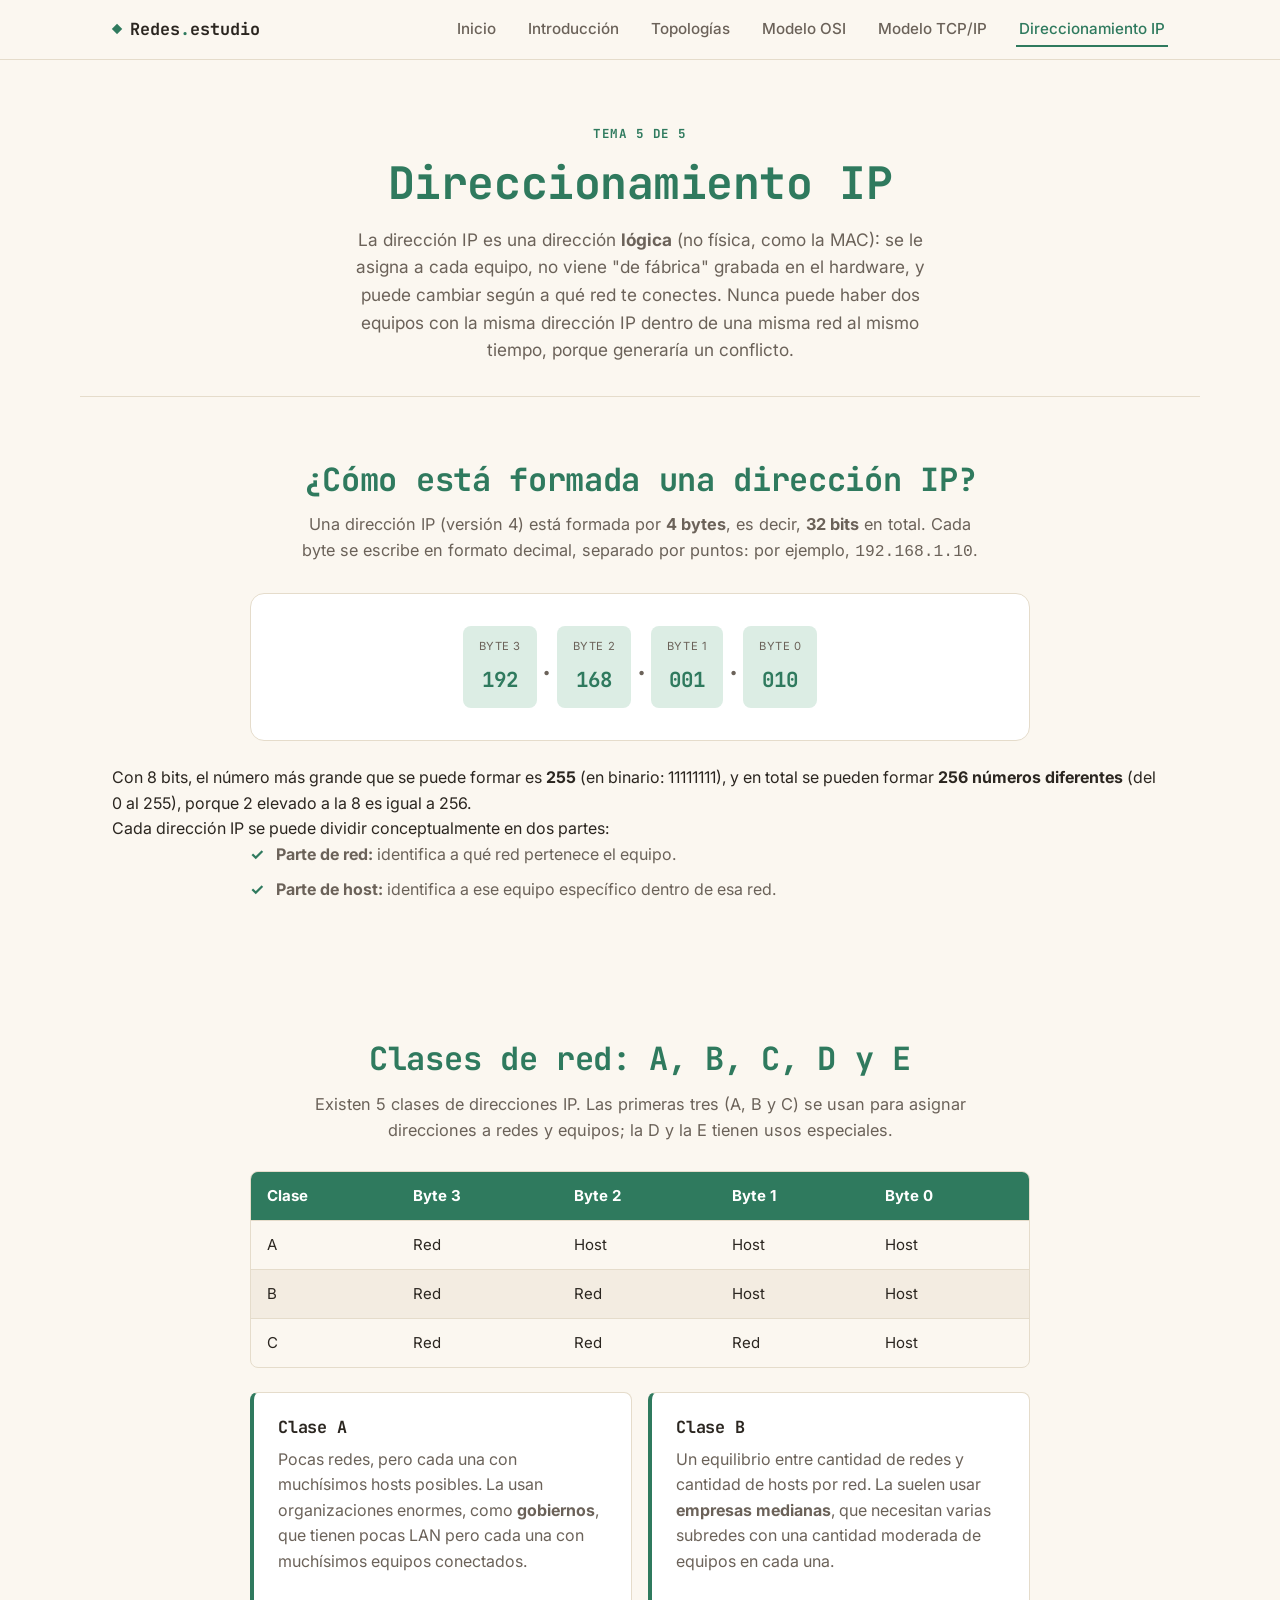
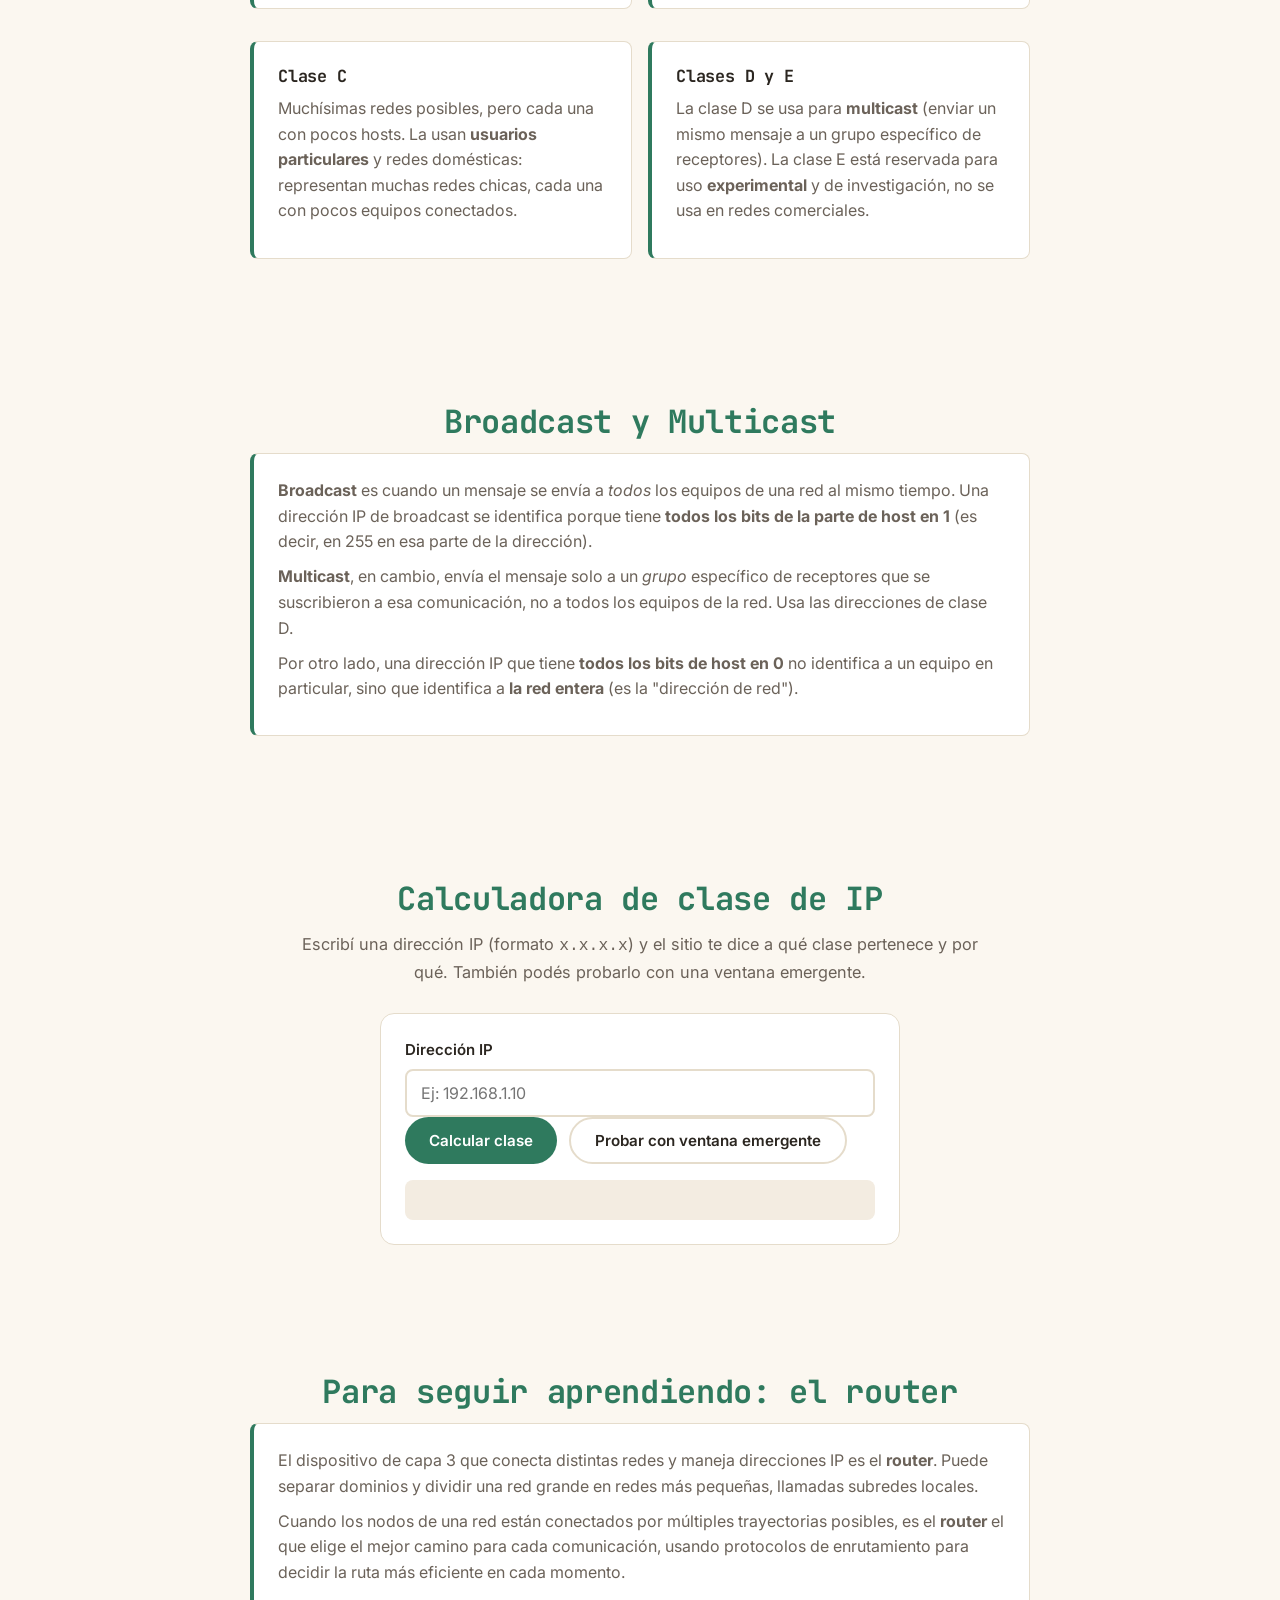
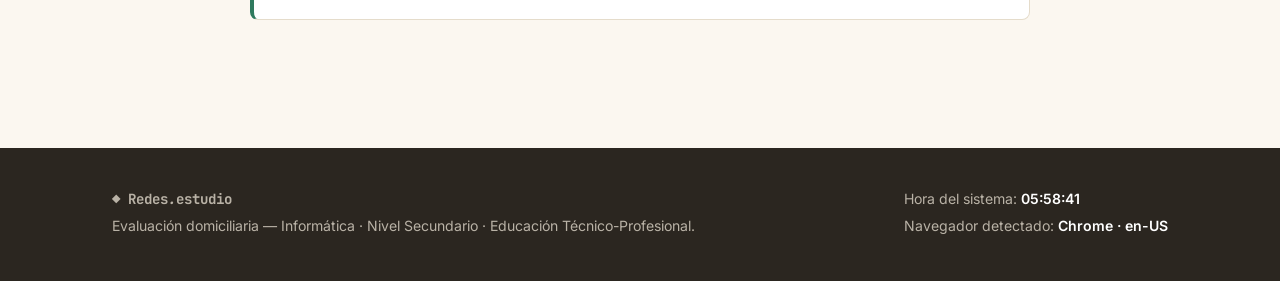
==== commit a22e0fab: "Add files via upload" ====
--- a/direccionamiento-ip.html
+++ b/direccionamiento-ip.html
@@ -5,6 +5,13 @@
   <meta name="viewport" content="width=device-width, initial-scale=1.0">
   <title>Direccionamiento IP | Redes.estudio</title>
   <meta name="description" content="Cómo están conformadas las direcciones IP, clases de red A, B, C, D y E, broadcast y multicast.">
+  <!-- Favicon: mini mapa de red con los 5 colores temáticos del sitio -->
+  <link rel="icon" type="image/svg+xml" href="favicon.svg">
+  <link rel="icon" type="image/png" sizes="32x32" href="favicon-32.png">
+  <link rel="icon" type="image/png" sizes="16x16" href="favicon-16.png">
+  <link rel="apple-touch-icon" sizes="180x180" href="apple-touch-icon.png">
+  <link rel="shortcut icon" href="favicon.ico">
+
   <link rel="preconnect" href="https://fonts.googleapis.com">
   <link href="https://fonts.googleapis.com/css2?family=JetBrains+Mono:wght@500;700;800&family=Inter:wght@400;500;600;700&display=swap" rel="stylesheet">
   <link rel="stylesheet" href="style.css">
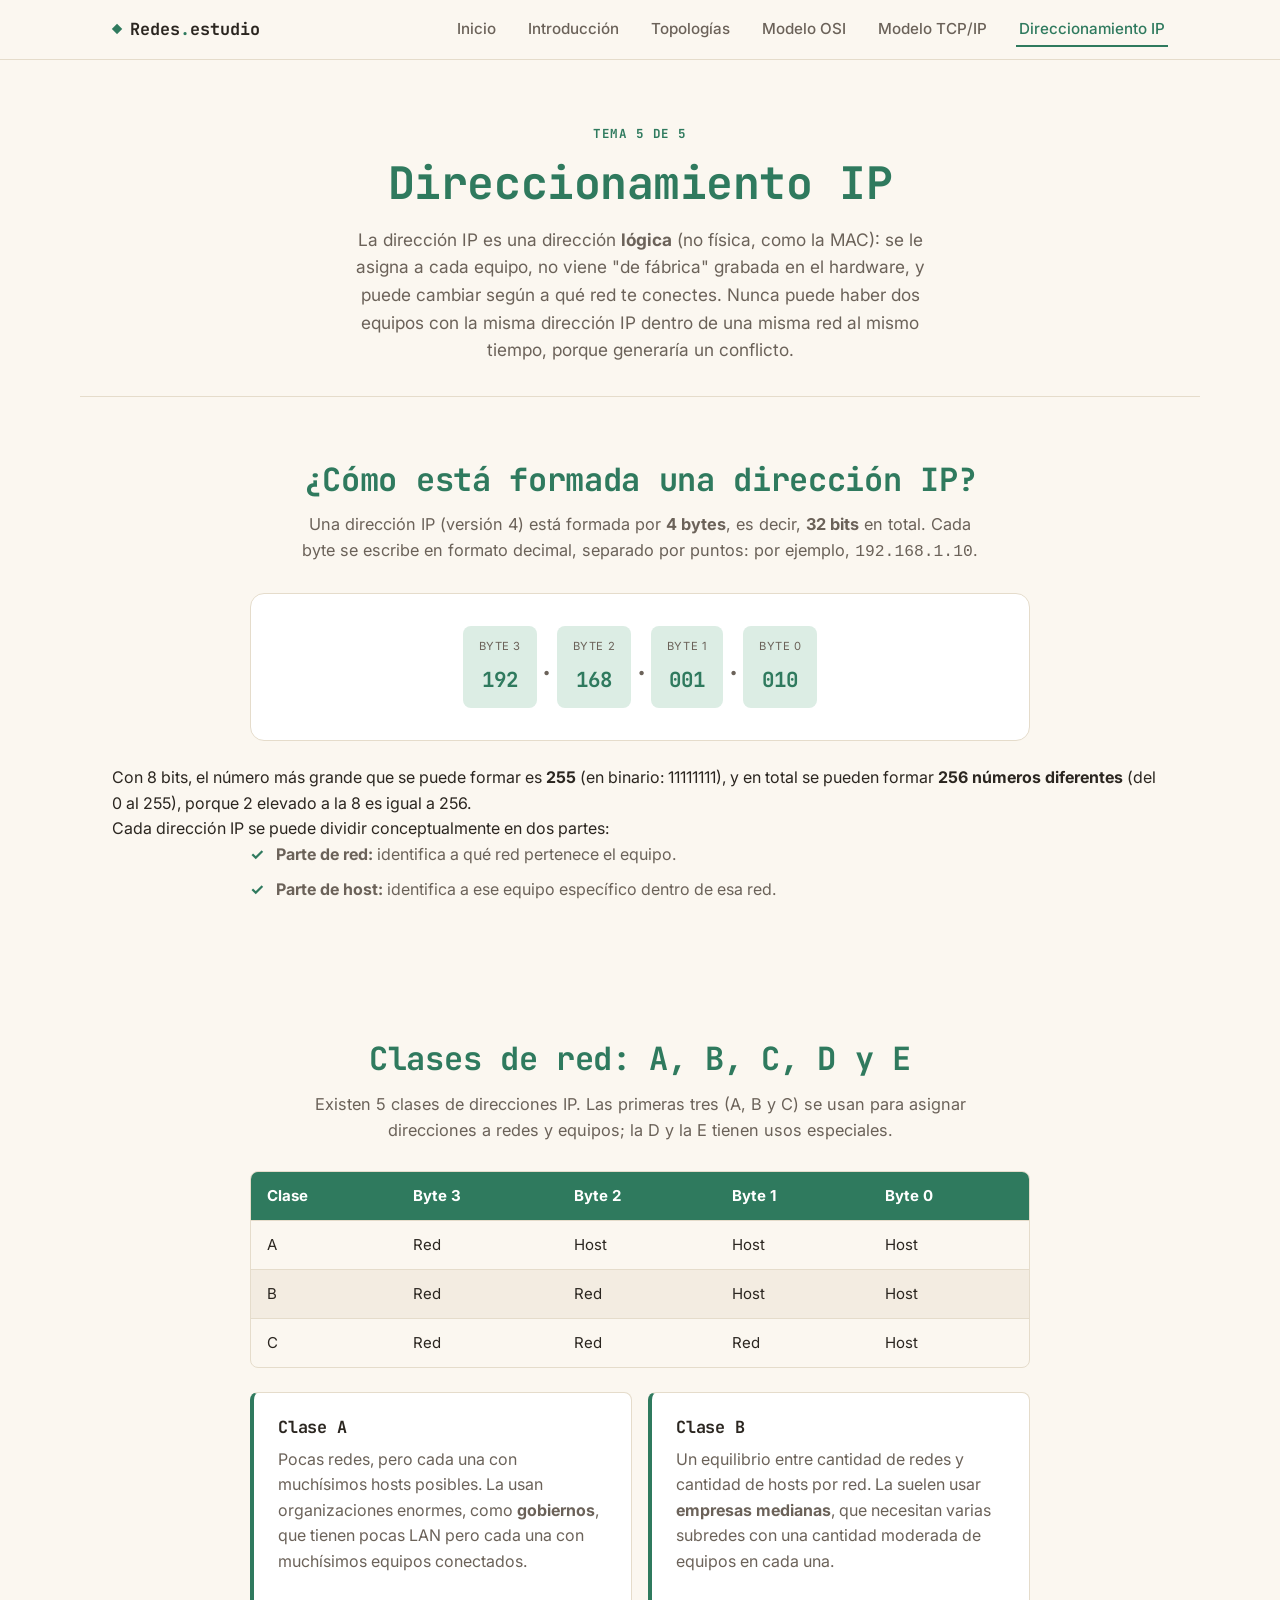
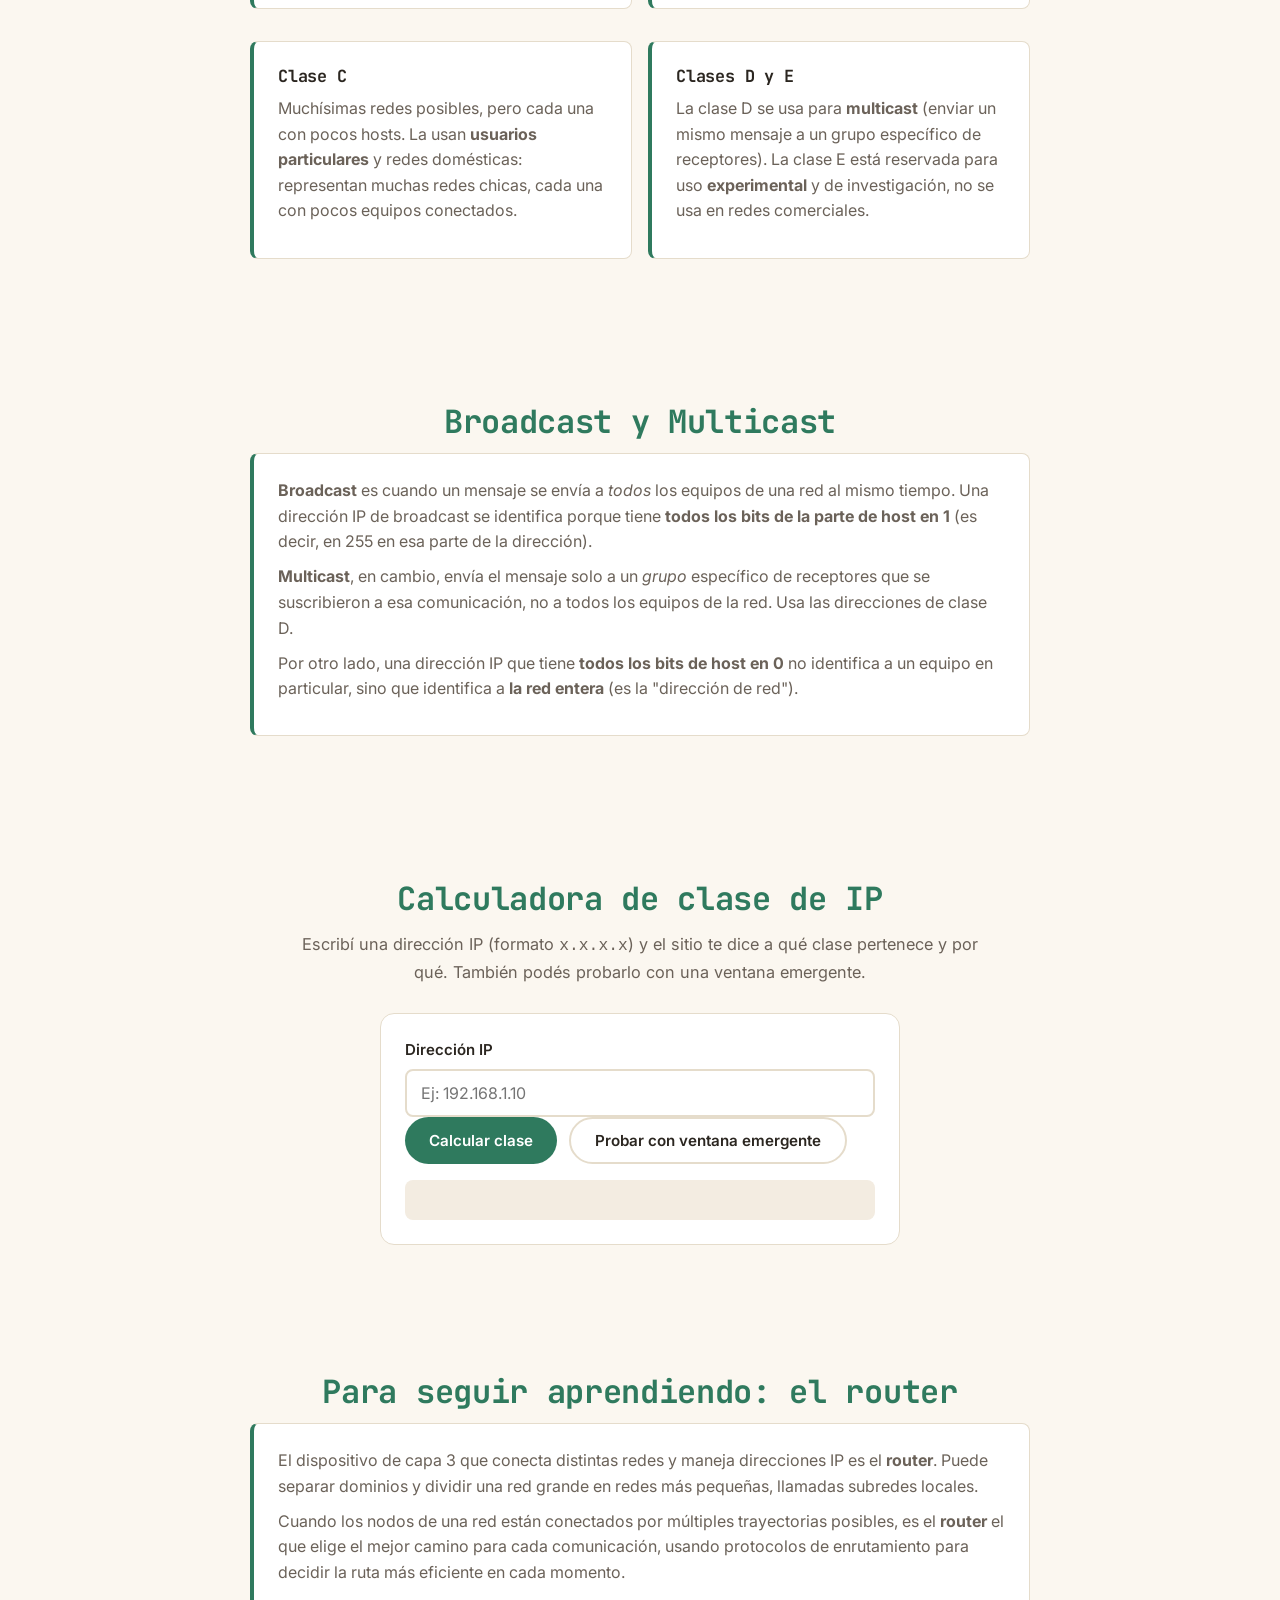
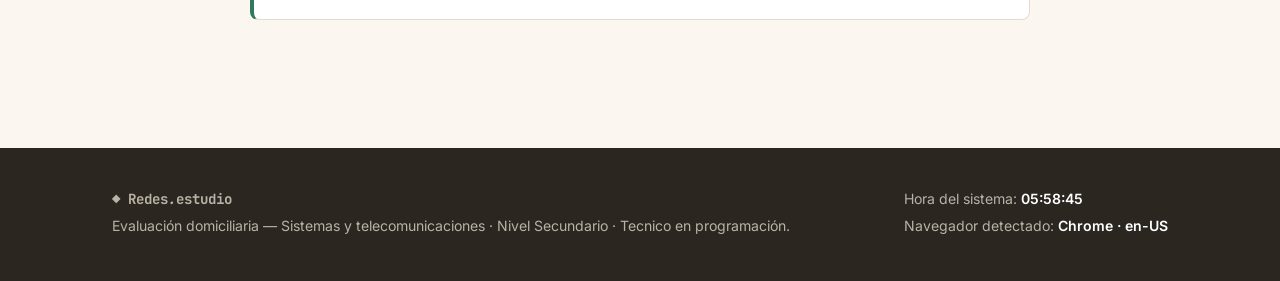
==== commit 32f19e47: "Add files via upload" ====
--- a/direccionamiento-ip.html
+++ b/direccionamiento-ip.html
@@ -199,7 +199,7 @@
     <div class="footer-grid">
       <div>
         <p class="brand-footer"><span aria-hidden="true">◆</span> Redes<em>.</em>estudio</p>
-        <p>Evaluación domiciliaria — Informática · Nivel Secundario · Educación Técnico-Profesional.</p>
+        <p>Evaluación domiciliaria — Sistemas y telecomunicaciones · Nivel Secundario · Tecnico en programación.</p>
       </div>
       <div class="footer-info">
         <p>Hora del sistema: <span id="reloj">--:--:--</span></p>
